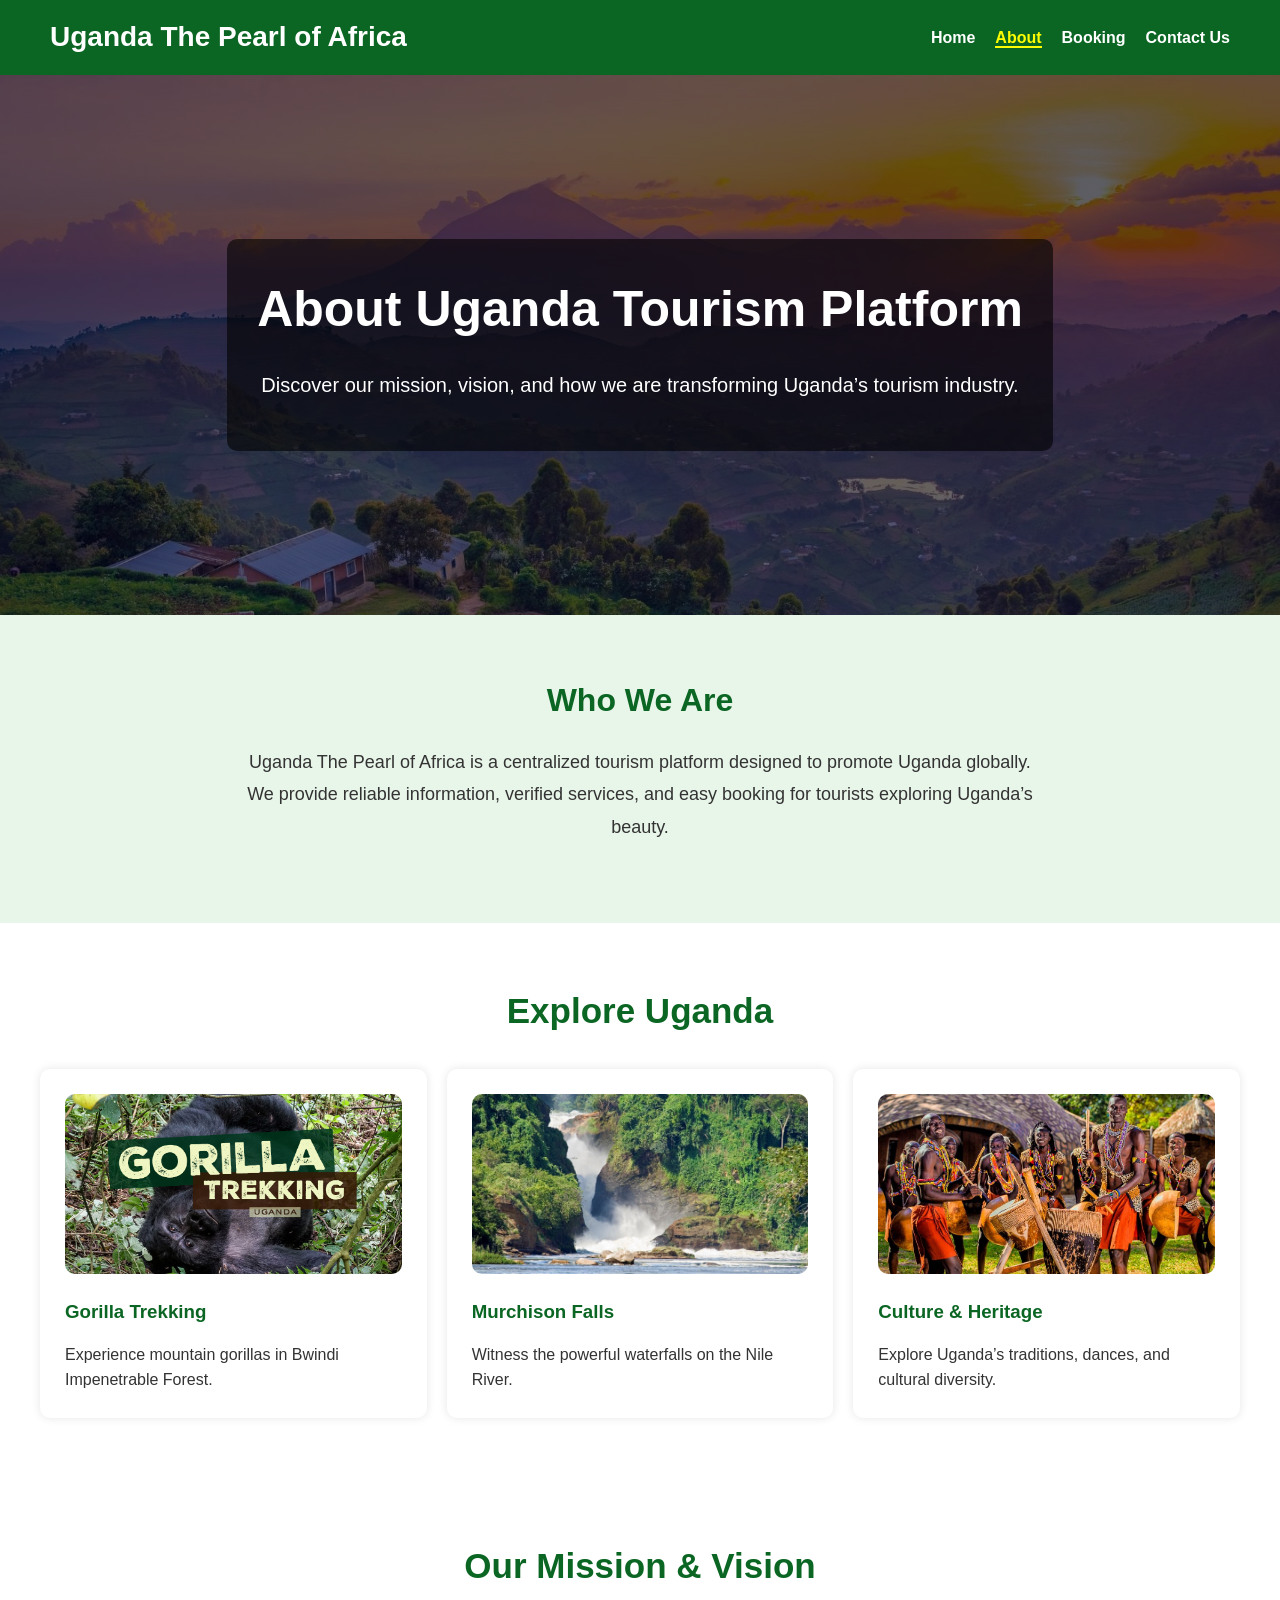
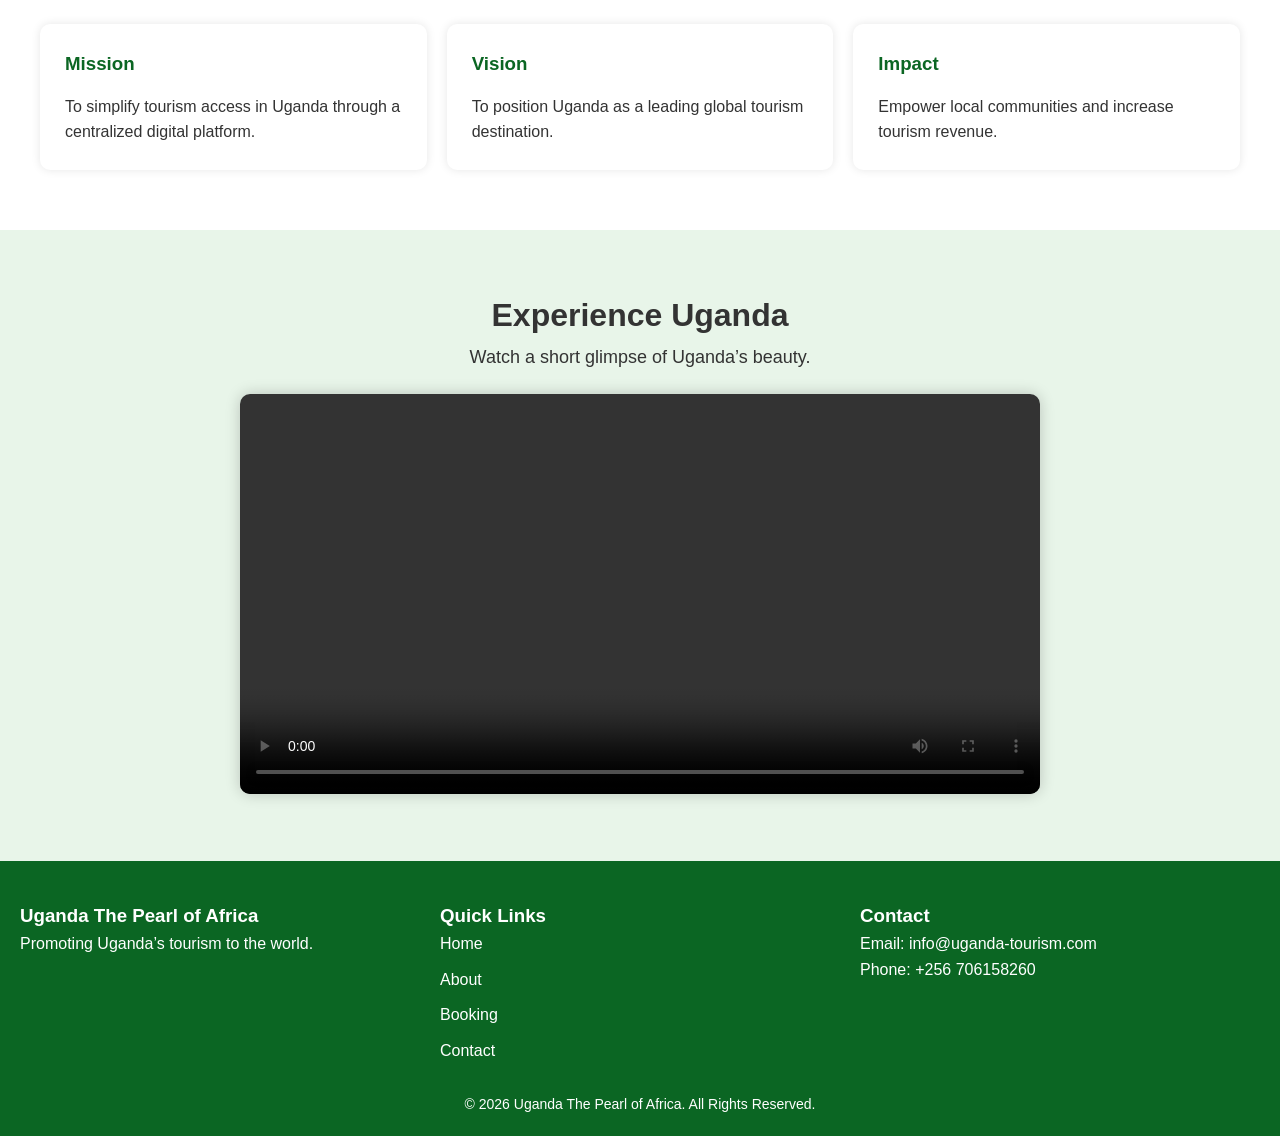
==== about.html @ 58a16c6f "Add files via upload" ====
<!DOCTYPE html>
<html lang="en">
<head>
    <meta charset="UTF-8">
    <meta name="viewport" content="width=device-width, initial-scale=1.0">
    <title>About Us - Uganda The Pearl of Africa</title>

    <link rel="stylesheet" href="about.css">
</head>

<body>

<!-- HEADER -->
<header class="header">

    <div class="logo">
        <h1>Uganda The Pearl of Africa</h1>
    </div>

    <nav class="navbar">
        <ul class="nav-links">
            <li><a href="index.html">Home</a></li>
            <li><a href="about.html" class="active">About</a></li>
            <li><a href="booking.html">Booking</a></li>
            <li><a href="contact.html">Contact Us</a></li>
        </ul>
    </nav>

</header>

<!-- HERO SECTION -->
<section class="hero" style="height: 60vh;">

    <div class="hero-content">
        <h2>About Uganda Tourism Platform</h2>
        <p>Discover our mission, vision, and how we are transforming Uganda’s tourism industry.</p>
    </div>

</section>

<!-- MAIN ABOUT CONTENT -->
<main>

    <!-- INTRO -->
    <section class="about-preview">

        <div class="about-text">

            <h2>Who We Are</h2>

            <p>
                Uganda The Pearl of Africa is a centralized tourism platform designed to promote Uganda globally.
                We provide reliable information, verified services, and easy booking for tourists exploring Uganda’s beauty.
            </p>

        </div>

    </section>

    <!-- IMAGE SECTION -->
    <section class="features">

        <h2 class="section-title">Explore Uganda</h2>

        <div class="feature-container">

            <div class="feature-box">
                <img src="Gorrila2.jpg" alt="Gorilla Trekking" style="width:100%; border-radius:10px;">
                <h3>Gorilla Trekking</h3>
                <p>Experience mountain gorillas in Bwindi Impenetrable Forest.</p>
            </div>

            <div class="feature-box">
                <img src="Murchision.jpg" alt="Murchison Falls" style="width:100%; border-radius:10px;">
                <h3>Murchison Falls</h3>
                <p>Witness the powerful waterfalls on the Nile River.</p>
            </div>

            <div class="feature-box">
                <img src="Culture.jpg" alt="Uganda Culture" style="width:100%; border-radius:10px;">
                <h3>Culture & Heritage</h3>
                <p>Explore Uganda’s traditions, dances, and cultural diversity.</p>
            </div>

        </div>

    </section>

    <!-- MISSION SECTION -->
    <section class="highlights">

        <h2 class="section-title">Our Mission & Vision</h2>

        <div class="highlight-grid">

            <div class="highlight-card">
                <h3>Mission</h3>
                <p>
                    To simplify tourism access in Uganda through a centralized digital platform.
                </p>
            </div>

            <div class="highlight-card">
                <h3>Vision</h3>
                <p>
                    To position Uganda as a leading global tourism destination.
                </p>
            </div>

            <div class="highlight-card">
                <h3>Impact</h3>
                <p>
                    Empower local communities and increase tourism revenue.
                </p>
            </div>

        </div>

    </section>

    <!-- VIDEO SECTION -->
    <section class="about-preview">

        <h2>Experience Uganda</h2>

        <p>Watch a short glimpse of Uganda’s beauty.</p>

        <div style="margin-top:20px;">
            <video width="100%" controls style="max-width:800px; border-radius:10px;">
                <source src="Overview.mp4" type="video/mp4">
                Your browser does not support the video tag.
            </video>
        </div>

    </section>

</main>

<!-- FOOTER -->
<footer class="footer">

    <div class="footer-container">

        <div class="footer-box">
            <h3>Uganda The Pearl of Africa</h3>
            <p>Promoting Uganda’s tourism to the world.</p>
        </div>

        <div class="footer-box">
            <h3>Quick Links</h3>
            <ul>
                <li><a href="index.html">Home</a></li>
                <li><a href="about.html">About</a></li>
                <li><a href="booking.html">Booking</a></li>
                <li><a href="contact.html">Contact</a></li>
            </ul>
        </div>

        <div class="footer-box">
            <h3>Contact</h3>
            <p>Email: info@uganda-tourism.com</p>
            <p>Phone: +256 706158260</p>
        </div>

    </div>

    <p class="copyright">
        &copy; 2026 Uganda The Pearl of Africa. All Rights Reserved.
    </p>

</footer>

</body>
</html>
---- about.css ----
/* UNIVERSAL STYLING */

*{
    margin: 0;
    padding: 0;
    box-sizing: border-box;
}

body{
    font-family: Arial, Helvetica, sans-serif;
    line-height: 1.6;
    background-image:linear-gradient(rgba(0,0,0,0.6),rgba(0,0,50,0.6)),url("Background2.jpg");
    background-size: cover;
    background-position:center;
    background-repeat: no-repeat;
    background-attachment: fixed;
    /* background-color: #f4f4f4; */
    color: #333;
}

/* HEADER */

.header{
     background-color: #0b6623; 
    color: white;

    display: flex;
    justify-content: space-between;
    align-items: center;
    padding: 15px 50px;
    /* min-height:130px; */
    /* position: relative; */
}

/* .logo{ */
    /* display: flex; */
    /* align-items: center; */
/* } */

/* .logo-img{ */
    /* width:80px; */
    /* height:80px; */
    /* object-fit: cover; */
    /* margin-bottom:10px; */
/* } */

.logo h1{
    font-size: 28px;
}

.nav-links{
    list-style: none;
    display: flex;
    gap: 20px;
}

.nav-links a{
    text-decoration: none;
    color: white;
    font-weight: bold;
}

.nav-links a:hover{
    color: yellow;
}

/* HERO SECTION */

.hero{
    background-image: url("uganda.jpg");
    background-size: cover;
    background-position: center;

    height: 90vh;

    display: flex;
    justify-content: center;
    align-items: center;

    text-align: center;
    color: white;

    padding: 20px;
}

.hero-content{
    background-color: rgba(0,0,0,0.6);
    padding: 30px;
    border-radius: 10px;
}

.hero-content h2{
    font-size: 50px;
    margin-bottom: 20px;
}

.hero-content p{
    font-size: 20px;
    margin-bottom: 20px;
}

.btn{
    background-color: orange;
    color: white;
    padding: 12px 25px;
    text-decoration: none;
    border-radius: 5px;
    font-weight: bold;
}

.btn:hover{
    background-color: darkorange;
}

/* SECTION TITLE */

.section-title{
    text-align: center;
    margin-bottom: 30px;
    font-size: 35px;
    color: #0b6623;
}

/* FEATURES */

.features{
    padding: 60px 40px;
}

.feature-container{
    display: flex;
    gap: 20px;
}

.feature-box{
    background-color: white;
    padding: 25px;
    border-radius: 10px;
    flex: 1;
    box-shadow: 0 0 10px rgba(0,0,0,0.1);
}

.feature-box h3{
    margin-bottom: 15px;
    color: #0b6623;
}

/* ABOUT PREVIEW */

.about-preview{
    background-color: #e8f5e9;
    padding: 60px 40px;
    text-align: center;
}

.about-text h2{
    margin-bottom: 20px;
    color: #0b6623;
}

.about-text p{
    max-width: 800px;
    margin: auto;
    margin-bottom: 20px;
}

.btn-secondary{
    background-color: #0b6623;
    color: white;
    padding: 10px 20px;
    text-decoration: none;
    border-radius: 5px;
}

.btn-secondary:hover{
    background-color: #084d1a;
}

/* HIGHLIGHTS */

.highlights{
    padding: 60px 40px;
}

.highlight-grid{
    display: grid;
    grid-template-columns: repeat(3, 1fr);
    gap: 20px;
}

.highlight-card{
    background-color: white;
    padding: 25px;
    border-radius: 10px;
    box-shadow: 0 0 10px rgba(0,0,0,0.1);
}

.highlight-card h3{
    margin-bottom: 15px;
    color: #0b6623;
}

/* FOOTER */

.footer{
    background-color: #0b6623;
    color: white;
    padding: 40px 20px 20px;
}

.footer-container{
    display: flex;
    justify-content: space-between;
    gap: 20px;
    margin-bottom: 20px;
}

.footer-box{
    flex: 1;
}

.footer-box ul{
    list-style: none;
}

.footer-box ul li{
    margin-bottom: 10px;
}

.footer-box ul li a{
    color: white;
    text-decoration: none;
}

.footer-box ul li a:hover{
    color: yellow;
}



/* About Page */
.about-preview h2{
    font-size: 32px;
}

.about-preview p{
    font-size: 18px;
    line-height: 1.8;
}

/* Active navigation link */
.nav-links a.active{
    color: yellow;
    border-bottom: 2px solid yellow;
}


/* IMAGE STYLING (ABOUT PAGE) */


.feature-box img{
    margin-bottom: 15px;
    height: 180px;
    object-fit: cover;
}


/* VIDEO SECTION IMPROVEMENT */
 
.about-preview video{
    box-shadow: 0 0 15px rgba(0,0,0,0.2);
}


/* FOOTER FIX (YOU HAD A BUG) */


.copyright{
    text-align: center;
    margin-top: 10px;
    font-size: 14px;
}


/* TABLET RESPONSIVENESS */


@media(max-width: 992px){

    .header{
        flex-direction: column;
        text-align: center;
    }

    .nav-links{
        margin-top: 15px;
        flex-wrap: wrap;
        justify-content: center;
    }

    .feature-container{
        flex-direction: column;
    }

    .highlight-grid{
        grid-template-columns: repeat(2,1fr);
    }

    .footer-container{
        flex-direction: column;
    }

    .hero-content h2{
        font-size: 40px;
    }
}


/* PHONE RESPONSIVENESS */


@media(max-width: 600px){

    .header{
        padding: 15px 20px;
    }

    .logo h1{
        font-size: 22px;
    }

    .nav-links{
        flex-direction: column;
        gap: 10px;
    }

    .hero{
        height: 70vh;
    }

    .hero-content h2{
        font-size: 30px;
    }

    .hero-content p{
        font-size: 16px;
    }

    .features,
    .about-preview,
    .highlights{
        padding: 40px 20px;
    }

    .highlight-grid{
        grid-template-columns: 1fr;
    }

    .section-title{
        font-size: 28px;
    }

    .hero-content{
        width: 95%;
    }

    .hero-content h2{
        font-size: 28px;
    }

    .feature-box img{
        height: 160px;
    }
}
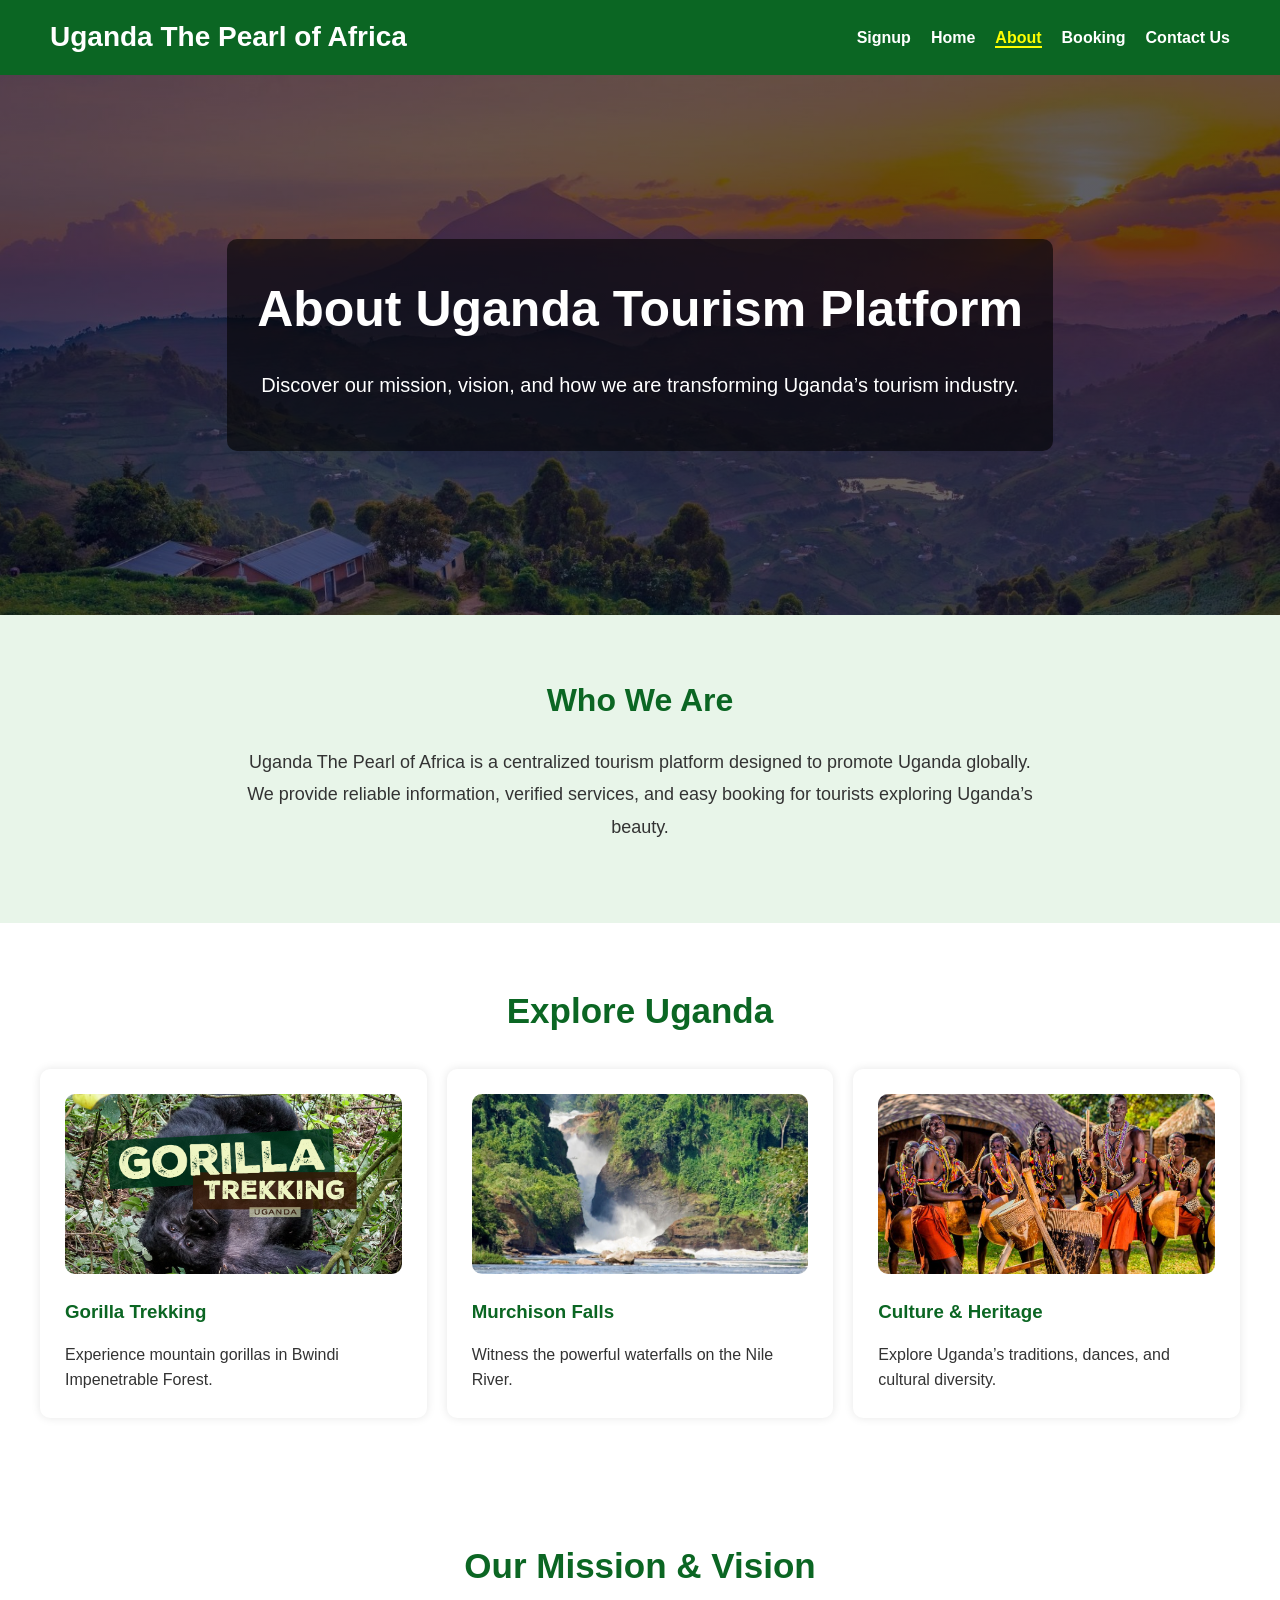
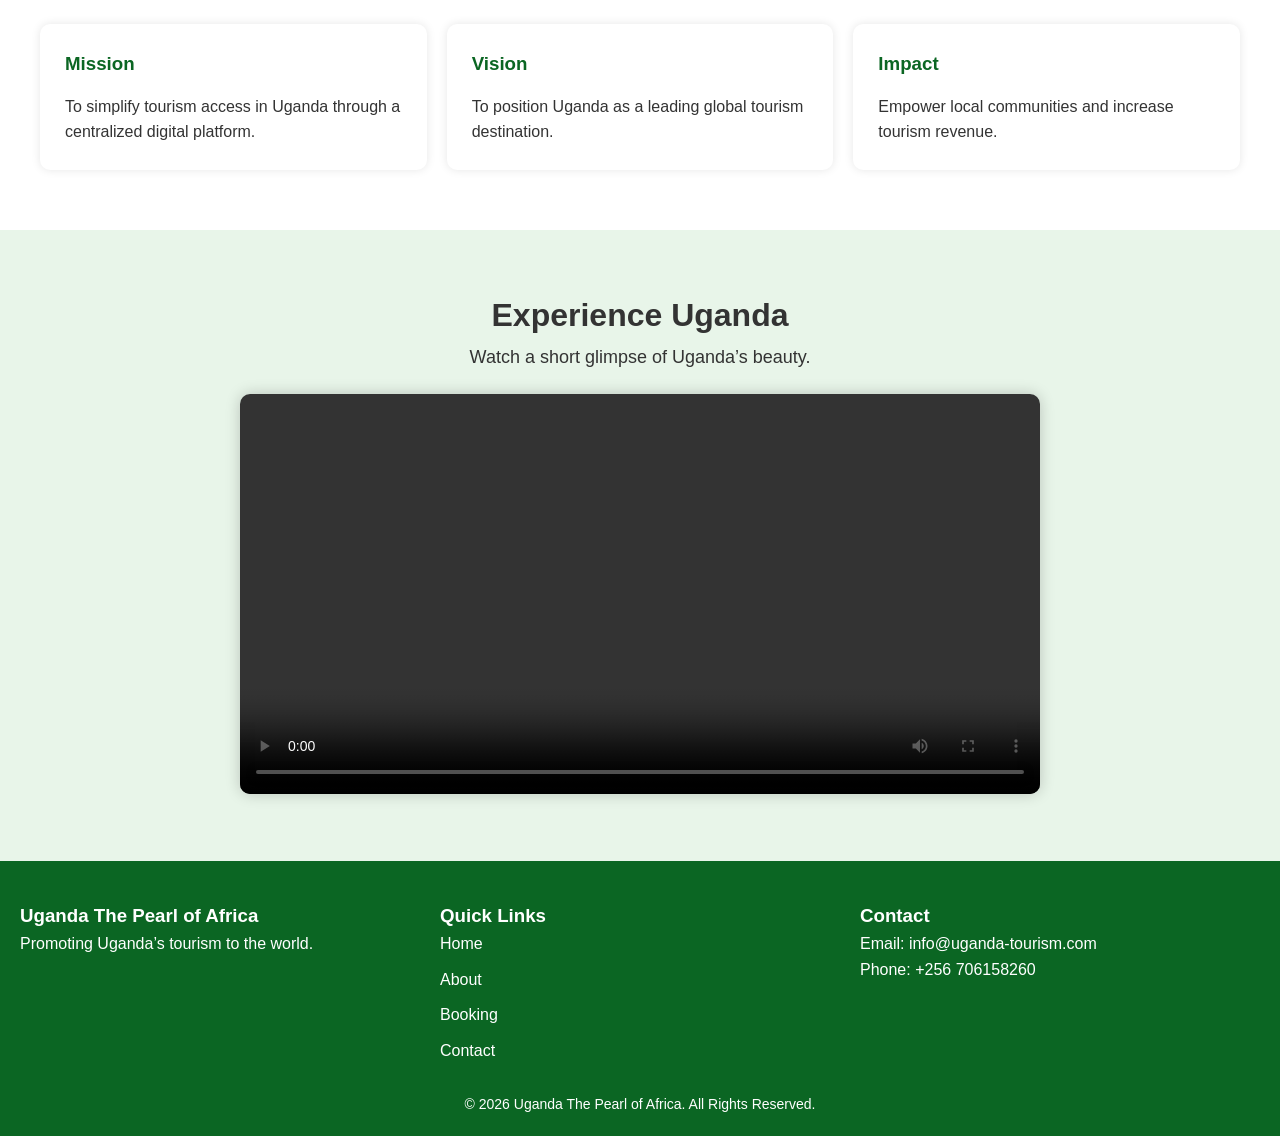
==== commit a5cceb7d: "Add files via upload" ====
--- a/about.html
+++ b/about.html
@@ -19,7 +19,8 @@
 
     <nav class="navbar">
         <ul class="nav-links">
-            <li><a href="index.html">Home</a></li>
+            <li><a href="longin.html">Signup</a></li>
+            <li><a  href="index.html">Home</a></li>
             <li><a href="about.html" class="active">About</a></li>
             <li><a href="booking.html">Booking</a></li>
             <li><a href="contact.html">Contact Us</a></li>
